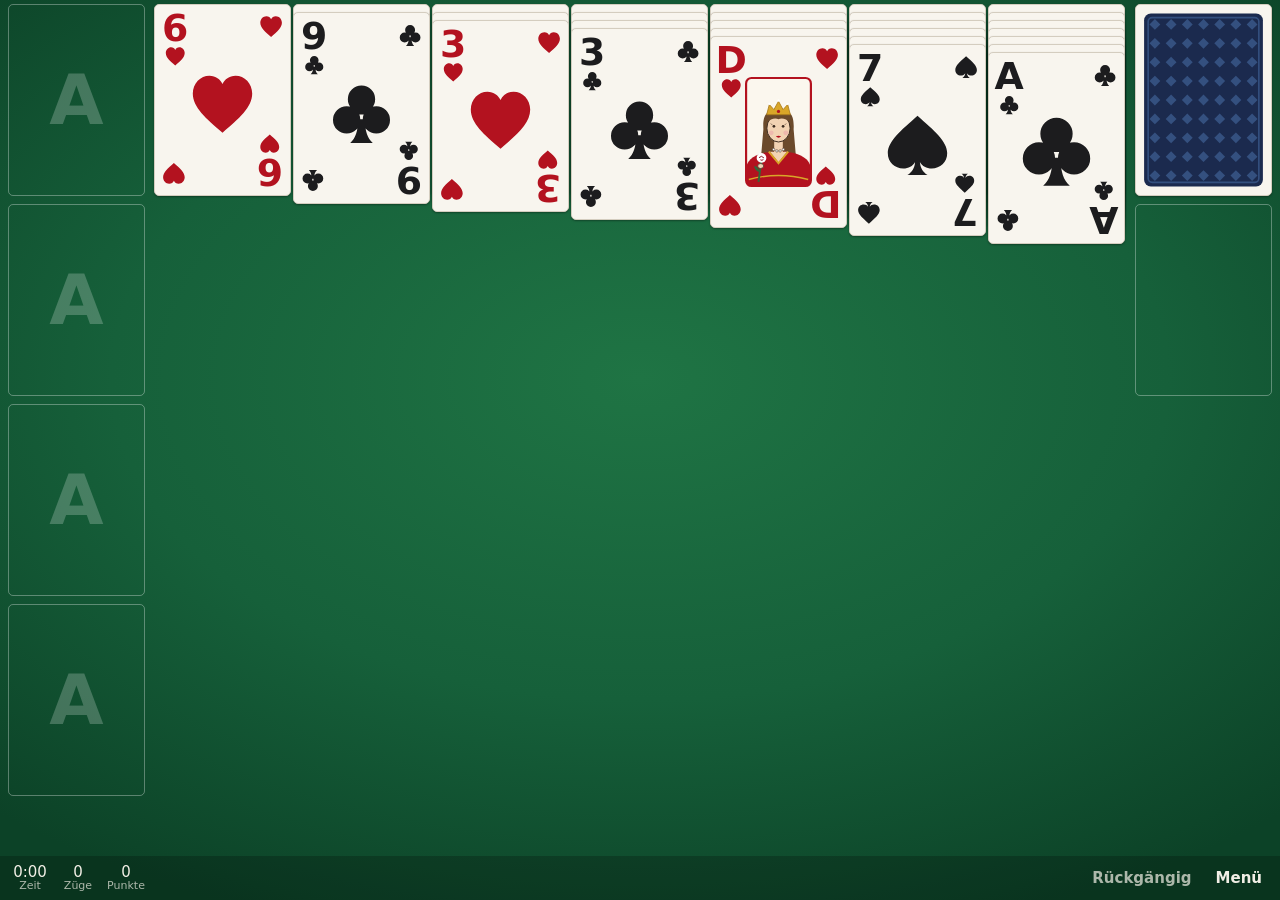
==== vorschau/index.html @ 5d8d8568 "Lieferung vorschau 2026-10-12.7fcdc28" ====
<!doctype html>
<html lang="de">
  <head>
    <meta charset="utf-8" />
    <meta name="viewport" content="width=device-width, initial-scale=1" />
    <title>Solitär</title>
    <script type="module" crossorigin src="./assets/index-CPDCpuwQ.js"></script>
    <link rel="stylesheet" crossorigin href="./assets/index-Bf8YHdsL.css">
  </head>
  <body>
    <main id="app"><h1 class="nur-lesen">Solitär</h1></main>
    <div id="tisch" class="tisch"></div>
  </body>
</html>
---- vorschau/assets/index-Bf8YHdsL.css ----
:root{--filz-licht:#1f7444;--filz:#16603a;--filz-tief:#0c4227;--karte-flaeche:#f8f5ee;--karte-rand:#d4cdbf;--karte-rot:#b3121f;--karte-schwarz:#1c1c1e;--karte-radius:5px;--karte-schatten:0 1px 2px #00000059;--bild-grund:#fbf7ee;--bild-haut:#f2d3b3;--bild-wange:#eeb9ad;--bild-haar:#6b4a2b;--bild-haar-hell:#c08a3e;--bild-gold:#d9a628;--bild-gold-dunkel:#a8791a;--bild-blau:#2f4f8f;--bild-gruen:#2e6b3a;--bild-metall:#9aa3ad;--bild-rose-dunkel:#7d0c16;--bild-weiss:#fff;--bild-linie:#3a2a1e;--rueckseite:#1b2a4e;--rueckseite-muster:#34507f;--platz-rand:#ffffff52;--platz-zeichen:#ffffff38;--leiste-flaeche:#00000038;--leiste-text:#f2efe6;--leiste-text-leise:#f2efe6b3;--abdunkeln:#00000073;--dialog-flaeche:#f8f5ee;--dialog-text:#1c1c1e;--dialog-text-leise:#5b5852;--dialog-linie:#ddd6c8;--dialog-radius:14px;--dialog-schatten:0 8px 28px #0006;--knopf:#16603a;--knopf-text:#fff;--knopf-radius:10px;--schrift:-apple-system, system-ui, "Segoe UI", Roboto, "Helvetica Neue", Arial, sans-serif;--zeit-zurueckgleiten:.15s;--zeit-wackeln:.3s;--zeit-abschluss-schritt:80ms;--zeit-dialog:.2s}html,body{overscroll-behavior:none;background:var(--filz);height:100%;font-family:var(--schrift);-webkit-text-size-adjust:100%;margin:0;overflow:hidden}.tisch{background:radial-gradient(ellipse 75% 65% at 50% 42%, var(--filz-licht) 0%, var(--filz) 55%, var(--filz-tief) 100%);-webkit-user-select:none;user-select:none;-webkit-touch-callout:none;-webkit-tap-highlight-color:transparent;position:fixed;inset:0}.karte,.platz{box-sizing:border-box;border-radius:var(--karte-radius);position:absolute}.karte{background:var(--karte-flaeche);border:.5px solid var(--karte-rand);box-shadow:var(--karte-schatten);overflow:hidden}.karte>svg{width:100%;height:100%;display:block}.karte text{font-family:var(--schrift);font-weight:700}.karte .rot{fill:var(--karte-rot)}.karte .schwarz{fill:var(--karte-schwarz)}.karte .rahmen-rot{fill:none;stroke:var(--karte-rot)}.karte .rahmen-schwarz{fill:none;stroke:var(--karte-schwarz)}.karte .bild-grund{fill:var(--bild-grund)}.karte .bild-haut{fill:var(--bild-haut);stroke:var(--bild-linie)}.karte .bild-haut-flaeche{fill:var(--bild-haut)}.karte .bild-haar{fill:var(--bild-haar)}.karte .bild-haar-hell{fill:var(--bild-haar-hell)}.karte .bild-haarstrich,.karte .bild-holzstrich{fill:none;stroke:var(--bild-haar)}.karte .bild-gold{fill:var(--bild-gold)}.karte .bild-gold-rand{fill:var(--bild-gold);stroke:var(--bild-gold-dunkel)}.karte .bild-gold-dunkel{fill:var(--bild-gold-dunkel)}.karte .bild-goldstrich{fill:none;stroke:var(--bild-gold)}.karte .bild-golddunkel-strich{fill:none;stroke:var(--bild-gold-dunkel)}.karte .bild-blau{fill:var(--bild-blau)}.karte .bild-weiss{fill:var(--bild-weiss);stroke:var(--bild-linie)}.karte .bild-perle{fill:var(--bild-weiss)}.karte .bild-linie{fill:var(--bild-linie)}.karte .bild-strich{fill:none;stroke:var(--bild-linie)}.karte .bild-wange{fill:var(--bild-wange)}.karte .bild-gruen{fill:var(--bild-gruen)}.karte .bild-gruen-strich{fill:none;stroke:var(--bild-gruen)}.karte .bild-rosenstrich{fill:none;stroke:var(--bild-rose-dunkel)}.karte .bild-metall{fill:var(--bild-metall);stroke:var(--bild-linie)}.karte.verdeckt .grund{fill:var(--rueckseite)}.karte.verdeckt .muster{fill:var(--rueckseite-muster)}.karte.verdeckt .linie{fill:none;stroke:var(--rueckseite-muster)}.platz{border:1.5px solid var(--platz-rand)}.platz>svg{width:100%;height:100%;display:block}.platz .zeichen{fill:var(--platz-zeichen);font-family:var(--schrift);font-weight:700}.platz .zeichen-linie{fill:none;stroke:var(--platz-zeichen)}.leiste{box-sizing:border-box;background:var(--leiste-flaeche);color:var(--leiste-text);align-items:center;gap:4px;padding:0 8px;font-size:15px;display:flex;position:absolute}.leiste .wert{font-variant-numeric:tabular-nums;flex-direction:column;align-items:center;min-width:44px;line-height:1.1;display:flex}.leiste .wert small{color:var(--leiste-text-leise);font-size:11px}.leiste .luecke{flex:1}.leiste button{min-width:44px;min-height:44px;color:var(--leiste-text);font:inherit;background:0 0;border:0;padding:0 10px;font-weight:600}.leiste button:disabled{color:var(--leiste-text-leise)}.abdunkeln{background:var(--abdunkeln);justify-content:center;align-items:center;display:flex;position:fixed;inset:0}.dialog{box-sizing:border-box;border-radius:var(--dialog-radius);background:var(--dialog-flaeche);width:min(320px,100% - 32px);max-height:calc(100% - 24px);box-shadow:var(--dialog-schatten);color:var(--dialog-text);padding:20px;font-size:17px;overflow:auto}.dialog h2{text-align:center;margin:0 0 12px;font-size:22px}.dialog dl{grid-template-columns:1fr auto;gap:6px 12px;margin:0 0 16px;display:grid}.dialog dt{color:var(--dialog-text-leise)}.dialog dd{font-variant-numeric:tabular-nums;text-align:right;margin:0;font-weight:600}.dialog .knopf{border-radius:var(--knopf-radius);background:var(--knopf);width:100%;min-height:44px;color:var(--knopf-text);font:inherit;border:0;font-weight:600;display:block}.dialog .liste{margin:0;padding:0;list-style:none}.dialog .liste button{border:0;border-bottom:1px solid var(--dialog-linie);width:100%;min-height:44px;color:var(--dialog-text);font:inherit;text-align:left;background:0 0;display:block}.dialog .version{color:var(--dialog-text-leise);text-align:center;margin:12px 0 0;font-size:13px}.uebersicht{color:var(--leiste-text);margin:16px;padding-left:20px;font-size:17px;line-height:2}.uebersicht a{color:var(--leiste-text)}html,body{touch-action:manipulation}.tisch{touch-action:none}.tisch .karte,.tisch .platz{-webkit-user-select:none;user-select:none;-webkit-touch-callout:none}.tisch .karte>svg,.tisch .platz>svg{pointer-events:none}.hinweis{color:var(--leiste-text);text-align:center;justify-content:center;align-items:center;margin:0;padding:24px;font-size:19px;display:flex;position:absolute;inset:0}.nur-lesen{clip-path:inset(50%);white-space:nowrap;width:1px;height:1px;margin:-1px;position:absolute;overflow:hidden}@keyframes wackeln{0%,to{transform:translate(0)}20%{transform:translate(-4px)}40%{transform:translate(4px)}60%{transform:translate(-3px)}80%{transform:translate(3px)}}.wackeln{animation:.3s ease-in-out wackeln}@media (prefers-reduced-motion:reduce){*,:before,:after{transition:none!important;animation:none!important}}.ueberlagerung{pointer-events:none;position:fixed;inset:0}.ueberlagerung>*{pointer-events:auto}.ueberlagerung>.kaskade{pointer-events:none;position:fixed;inset:0;overflow:hidden}.ueberlagerung>.abdunkeln{animation:einblenden var(--zeit-dialog) ease-out}@keyframes einblenden{0%{opacity:0}to{opacity:1}}.tisch .karte.gezogen{z-index:50;box-shadow:var(--dialog-schatten)}.tisch .karte.zurueck{z-index:50;transition:transform var(--zeit-zurueckgleiten) ease-out}.ueberlagerung>.sackgasse{box-sizing:border-box;border-radius:var(--dialog-radius);background:var(--dialog-flaeche);width:min(360px,100% - 16px);box-shadow:var(--dialog-schatten);color:var(--dialog-text);padding:10px 12px;font-size:16px;position:fixed;bottom:52px;left:50%;transform:translate(-50%)}.sackgasse p{margin:0 0 6px}.sackgasse .aktionen{gap:8px;display:flex}.sackgasse button{border-radius:var(--knopf-radius);background:var(--knopf);min-width:44px;min-height:44px;color:var(--knopf-text);font:inherit;border:0;padding:0 12px;font-weight:600}.sackgasse button[data-aktion=schliessen]{color:var(--dialog-text-leise);background:0 0;margin-left:auto}.menue-ebene{pointer-events:none;position:fixed;inset:0}.menue-ebene>.abdunkeln{pointer-events:auto;animation:einblenden var(--zeit-dialog) ease-out}.dialog h3{margin:12px 0 6px;font-size:17px}.dialog .frage{text-align:center;margin:0 0 16px}.dialog .knopf+.knopf{margin-top:8px}.dialog .knopf.zweit{border:1px solid var(--dialog-linie);color:var(--dialog-text);background:0 0}.dialog .einstellung{border-bottom:1px solid var(--dialog-linie);flex-wrap:wrap;justify-content:space-between;align-items:center;gap:6px 12px;min-height:44px;display:flex}.dialog .einstellung .titel{flex:140px}.dialog .wahl{gap:4px;display:inline-flex}.dialog .wahl button{border:1px solid var(--dialog-linie);border-radius:var(--knopf-radius);min-width:44px;min-height:44px;color:var(--dialog-text);font:inherit;background:0 0;padding:0 12px}.dialog .wahl button[aria-pressed=true]{border-color:var(--knopf);background:var(--knopf);color:var(--knopf-text);font-weight:600}.dialog .einstellung+.version{text-align:left;margin:8px 0}
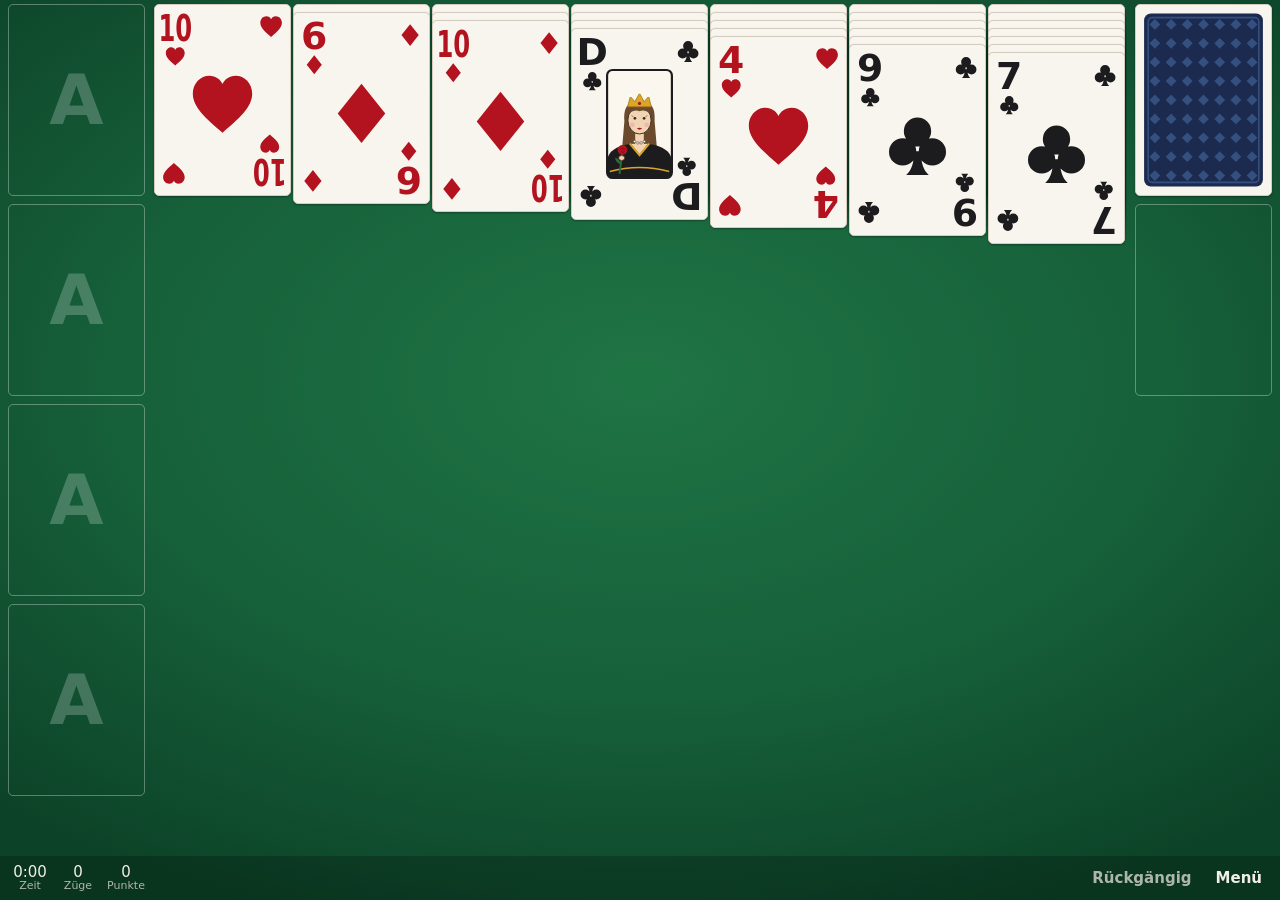
==== commit f20332b1: "Lieferung vorschau 2026-10-13.f66523d" ====
--- a/vorschau/index.html
+++ b/vorschau/index.html
@@ -4,7 +4,15 @@
     <meta charset="utf-8" />
     <meta name="viewport" content="width=device-width, initial-scale=1" />
     <title>Solitär</title>
-    <script type="module" crossorigin src="./assets/index-CPDCpuwQ.js"></script>
+    <meta name="robots" content="noindex" />
+    <meta name="theme-color" content="#16603a" />
+    <meta name="apple-mobile-web-app-capable" content="yes" />
+    <meta name="mobile-web-app-capable" content="yes" />
+    <meta name="apple-mobile-web-app-title" content="Solitär" />
+    <meta name="apple-mobile-web-app-status-bar-style" content="black" />
+    <link rel="manifest" href="./manifest.webmanifest" />
+    <link rel="apple-touch-icon" sizes="180x180" href="./symbole/apple-touch-icon.png" />
+    <script type="module" crossorigin src="./assets/index-Bk080NB9.js"></script>
     <link rel="stylesheet" crossorigin href="./assets/index-Bf8YHdsL.css">
   </head>
   <body>
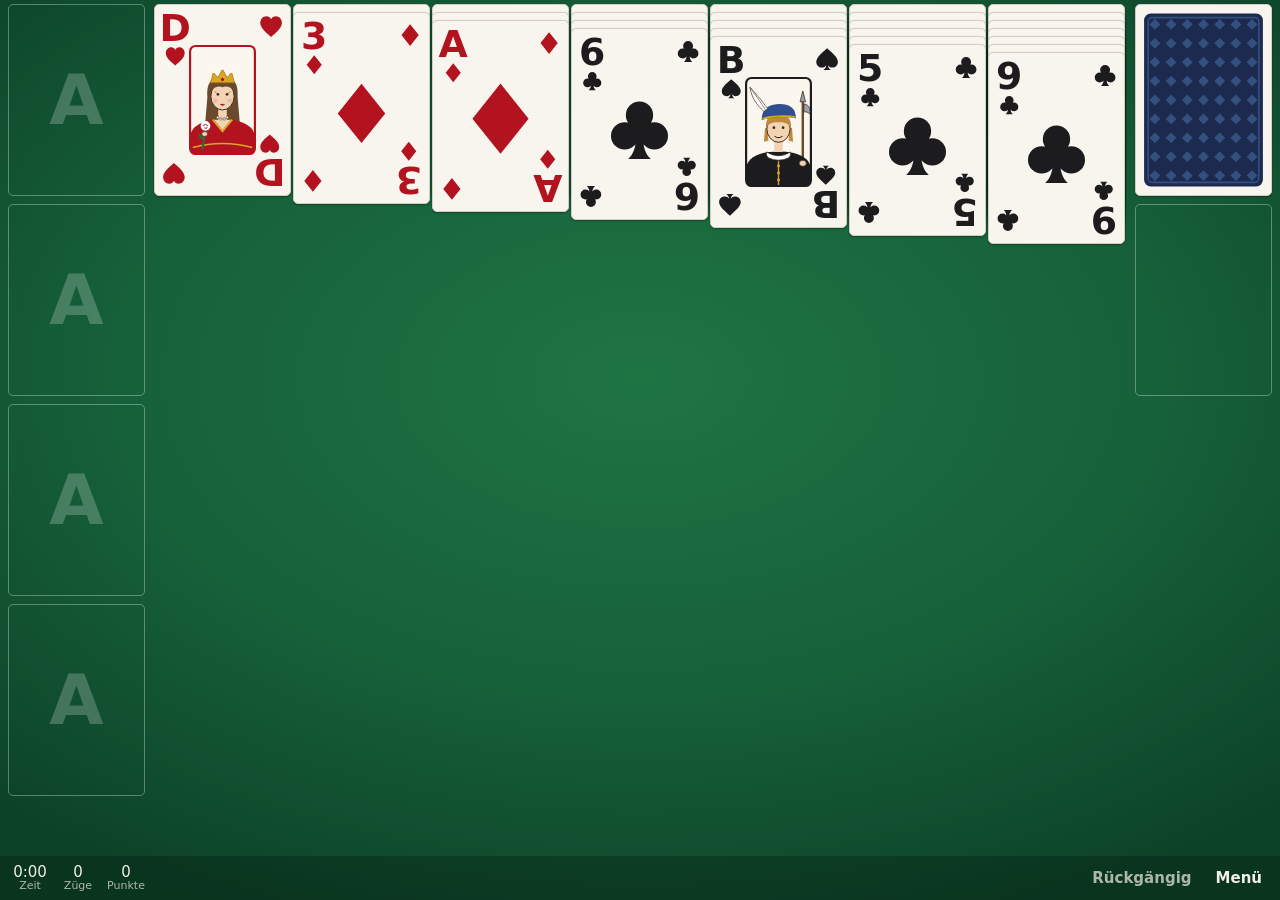
==== commit 7f20268a: "Lieferung vorschau 2026-10-13.377a39e" ====
--- a/vorschau/index.html
+++ b/vorschau/index.html
@@ -12,8 +12,8 @@
     <meta name="apple-mobile-web-app-status-bar-style" content="black" />
     <link rel="manifest" href="./manifest.webmanifest" />
     <link rel="apple-touch-icon" sizes="180x180" href="./symbole/apple-touch-icon.png" />
-    <script type="module" crossorigin src="./assets/index-Bk080NB9.js"></script>
-    <link rel="stylesheet" crossorigin href="./assets/index-Bf8YHdsL.css">
+    <script type="module" crossorigin src="./assets/index--N0hHRqf.js"></script>
+    <link rel="stylesheet" crossorigin href="./assets/index-rAFTjNwX.css">
   </head>
   <body>
     <main id="app"><h1 class="nur-lesen">Solitär</h1></main>
--- a/vorschau/assets/index-rAFTjNwX.css
+++ b/vorschau/assets/index-rAFTjNwX.css
@@ -0,0 +1 @@
+:root{--filz-licht:#1f7444;--filz:#16603a;--filz-tief:#0c4227;--karte-flaeche:#f8f5ee;--karte-rand:#d4cdbf;--karte-rot:#b3121f;--karte-schwarz:#1c1c1e;--karte-radius:5px;--karte-schatten:0 1px 2px #00000059;--bild-grund:#fbf7ee;--bild-haut:#f2d3b3;--bild-wange:#eeb9ad;--bild-haar:#6b4a2b;--bild-haar-hell:#c08a3e;--bild-gold:#d9a628;--bild-gold-dunkel:#a8791a;--bild-blau:#2f4f8f;--bild-gruen:#2e6b3a;--bild-metall:#9aa3ad;--bild-rose-dunkel:#7d0c16;--bild-weiss:#fff;--bild-linie:#3a2a1e;--rueckseite:#1b2a4e;--rueckseite-muster:#34507f;--platz-rand:#ffffff52;--platz-zeichen:#ffffff38;--leiste-flaeche:#00000038;--leiste-text:#f2efe6;--leiste-text-leise:#f2efe6b3;--abdunkeln:#00000073;--dialog-flaeche:#f8f5ee;--dialog-text:#1c1c1e;--dialog-text-leise:#5b5852;--dialog-linie:#ddd6c8;--dialog-radius:14px;--dialog-schatten:0 8px 28px #0006;--knopf:#16603a;--knopf-text:#fff;--knopf-radius:10px;--schrift:-apple-system, system-ui, "Segoe UI", Roboto, "Helvetica Neue", Arial, sans-serif;--zeit-zurueckgleiten:.15s;--zeit-wackeln:.3s;--zeit-abschluss-schritt:80ms;--zeit-dialog:.2s}html,body{overscroll-behavior:none;background:var(--filz);height:100%;font-family:var(--schrift);-webkit-text-size-adjust:100%;margin:0;overflow:hidden}.tisch{background:radial-gradient(ellipse 75% 65% at 50% 42%, var(--filz-licht) 0%, var(--filz) 55%, var(--filz-tief) 100%);-webkit-user-select:none;user-select:none;-webkit-touch-callout:none;-webkit-tap-highlight-color:transparent;position:fixed;inset:0}.karte,.platz{box-sizing:border-box;border-radius:var(--karte-radius);position:absolute}.karte{background:var(--karte-flaeche);border:.5px solid var(--karte-rand);box-shadow:var(--karte-schatten);overflow:hidden}.karte>svg{width:100%;height:100%;display:block}.karte text{font-family:var(--schrift);font-weight:700}.karte .rot{fill:var(--karte-rot)}.karte .schwarz{fill:var(--karte-schwarz)}.karte .rahmen-rot{fill:none;stroke:var(--karte-rot)}.karte .rahmen-schwarz{fill:none;stroke:var(--karte-schwarz)}.karte .bild-grund{fill:var(--bild-grund)}.karte .bild-haut{fill:var(--bild-haut);stroke:var(--bild-linie)}.karte .bild-haut-flaeche{fill:var(--bild-haut)}.karte .bild-haar{fill:var(--bild-haar)}.karte .bild-haar-hell{fill:var(--bild-haar-hell)}.karte .bild-haarstrich,.karte .bild-holzstrich{fill:none;stroke:var(--bild-haar)}.karte .bild-gold{fill:var(--bild-gold)}.karte .bild-gold-rand{fill:var(--bild-gold);stroke:var(--bild-gold-dunkel)}.karte .bild-gold-dunkel{fill:var(--bild-gold-dunkel)}.karte .bild-goldstrich{fill:none;stroke:var(--bild-gold)}.karte .bild-golddunkel-strich{fill:none;stroke:var(--bild-gold-dunkel)}.karte .bild-blau{fill:var(--bild-blau)}.karte .bild-weiss{fill:var(--bild-weiss);stroke:var(--bild-linie)}.karte .bild-perle{fill:var(--bild-weiss)}.karte .bild-linie{fill:var(--bild-linie)}.karte .bild-strich{fill:none;stroke:var(--bild-linie)}.karte .bild-wange{fill:var(--bild-wange)}.karte .bild-gruen{fill:var(--bild-gruen)}.karte .bild-gruen-strich{fill:none;stroke:var(--bild-gruen)}.karte .bild-rosenstrich{fill:none;stroke:var(--bild-rose-dunkel)}.karte .bild-metall{fill:var(--bild-metall);stroke:var(--bild-linie)}.karte.verdeckt .grund{fill:var(--rueckseite)}.karte.verdeckt .muster{fill:var(--rueckseite-muster)}.karte.verdeckt .linie{fill:none;stroke:var(--rueckseite-muster)}.platz{border:1.5px solid var(--platz-rand)}.platz>svg{width:100%;height:100%;display:block}.platz .zeichen{fill:var(--platz-zeichen);font-family:var(--schrift);font-weight:700}.platz .zeichen-linie{fill:none;stroke:var(--platz-zeichen)}.leiste{box-sizing:border-box;background:var(--leiste-flaeche);color:var(--leiste-text);align-items:center;gap:4px;padding:0 8px;font-size:15px;display:flex;position:absolute}.leiste .wert{font-variant-numeric:tabular-nums;flex-direction:column;align-items:center;min-width:44px;line-height:1.1;display:flex}.leiste .wert small{color:var(--leiste-text-leise);font-size:11px}.leiste .luecke{flex:1}.leiste button{min-width:44px;min-height:44px;color:var(--leiste-text);font:inherit;background:0 0;border:0;padding:0 10px;font-weight:600}.leiste button:disabled{color:var(--leiste-text-leise)}.abdunkeln{background:var(--abdunkeln);justify-content:center;align-items:center;display:flex;position:fixed;inset:0}.dialog{box-sizing:border-box;border-radius:var(--dialog-radius);background:var(--dialog-flaeche);width:min(320px,100% - 32px);max-height:calc(100% - 24px);box-shadow:var(--dialog-schatten);color:var(--dialog-text);padding:20px;font-size:17px;overflow:auto}.dialog h2{text-align:center;margin:0 0 12px;font-size:22px}.dialog dl{grid-template-columns:1fr auto;gap:6px 12px;margin:0 0 16px;display:grid}.dialog dt{color:var(--dialog-text-leise)}.dialog dd{font-variant-numeric:tabular-nums;text-align:right;margin:0;font-weight:600}.dialog .knopf{border-radius:var(--knopf-radius);background:var(--knopf);width:100%;min-height:44px;color:var(--knopf-text);font:inherit;border:0;font-weight:600;display:block}.dialog .liste{margin:0;padding:0;list-style:none}.dialog .liste button{border:0;border-bottom:1px solid var(--dialog-linie);width:100%;min-height:44px;color:var(--dialog-text);font:inherit;text-align:left;background:0 0;display:block}.dialog .version{color:var(--dialog-text-leise);text-align:center;margin:12px 0 0;font-size:13px}.uebersicht{color:var(--leiste-text);margin:16px;padding-left:20px;font-size:17px;line-height:2}.uebersicht a{color:var(--leiste-text)}html,body{touch-action:manipulation}.tisch{touch-action:none}.tisch .karte,.tisch .platz{-webkit-user-select:none;user-select:none;-webkit-touch-callout:none}.tisch .karte>svg,.tisch .platz>svg{pointer-events:none}.hinweis{color:var(--leiste-text);text-align:center;justify-content:center;align-items:center;margin:0;padding:24px;font-size:19px;display:flex;position:absolute;inset:0}.nur-lesen{clip-path:inset(50%);white-space:nowrap;width:1px;height:1px;margin:-1px;position:absolute;overflow:hidden}@keyframes wackeln{0%,to{transform:translate(0)}20%{transform:translate(-4px)}40%{transform:translate(4px)}60%{transform:translate(-3px)}80%{transform:translate(3px)}}.wackeln{animation:.3s ease-in-out wackeln}@media (prefers-reduced-motion:reduce){*,:before,:after{transition:none!important;animation:none!important}}.ueberlagerung{pointer-events:none;position:fixed;inset:0}.ueberlagerung>*{pointer-events:auto}.ueberlagerung>.kaskade{pointer-events:none;position:fixed;inset:0;overflow:hidden}.ueberlagerung>.abdunkeln{animation:einblenden var(--zeit-dialog) ease-out}@keyframes einblenden{0%{opacity:0}to{opacity:1}}.tisch .karte.gezogen{z-index:50;box-shadow:var(--dialog-schatten)}.tisch .karte.zurueck{z-index:50;transition:transform var(--zeit-zurueckgleiten) ease-out}.ueberlagerung>.sackgasse{box-sizing:border-box;border-radius:var(--dialog-radius);background:var(--dialog-flaeche);width:min(360px,100% - 16px);box-shadow:var(--dialog-schatten);color:var(--dialog-text);padding:10px 12px;font-size:16px;position:fixed;bottom:52px;left:50%;transform:translate(-50%)}.sackgasse p{margin:0 0 6px}.sackgasse .aktionen{gap:8px;display:flex}.sackgasse button{border-radius:var(--knopf-radius);background:var(--knopf);min-width:44px;min-height:44px;color:var(--knopf-text);font:inherit;border:0;padding:0 12px;font-weight:600}.sackgasse button[data-aktion=schliessen]{color:var(--dialog-text-leise);background:0 0;margin-left:auto}.menue-ebene{pointer-events:none;position:fixed;inset:0}.menue-ebene>.abdunkeln{pointer-events:auto;animation:einblenden var(--zeit-dialog) ease-out}.dialog h3{margin:12px 0 6px;font-size:17px}.dialog .frage{text-align:center;margin:0 0 16px}.dialog .knopf+.knopf{margin-top:8px}.dialog .knopf.zweit{border:1px solid var(--dialog-linie);color:var(--dialog-text);background:0 0}.dialog .einstellung{border-bottom:1px solid var(--dialog-linie);flex-wrap:wrap;justify-content:space-between;align-items:center;gap:6px 12px;min-height:44px;display:flex}.dialog .einstellung .titel{flex:140px}.dialog .wahl{gap:4px;display:inline-flex}.dialog .wahl button{border:1px solid var(--dialog-linie);border-radius:var(--knopf-radius);min-width:44px;min-height:44px;color:var(--dialog-text);font:inherit;background:0 0;padding:0 12px}.dialog .wahl button[aria-pressed=true]{border-color:var(--knopf);background:var(--knopf);color:var(--knopf-text);font-weight:600}.dialog .einstellung+.version{text-align:left;margin:8px 0}.dialog .meldetext{box-sizing:border-box;border:1px solid var(--dialog-linie);border-radius:var(--knopf-radius);width:100%;color:var(--dialog-text);resize:none;background:0 0;margin:0 0 8px;padding:8px;font:16px/1.3 ui-monospace,Menlo,monospace}.dialog .status{margin:0 0 8px;font-size:15px}.dialog .status:empty{display:none}
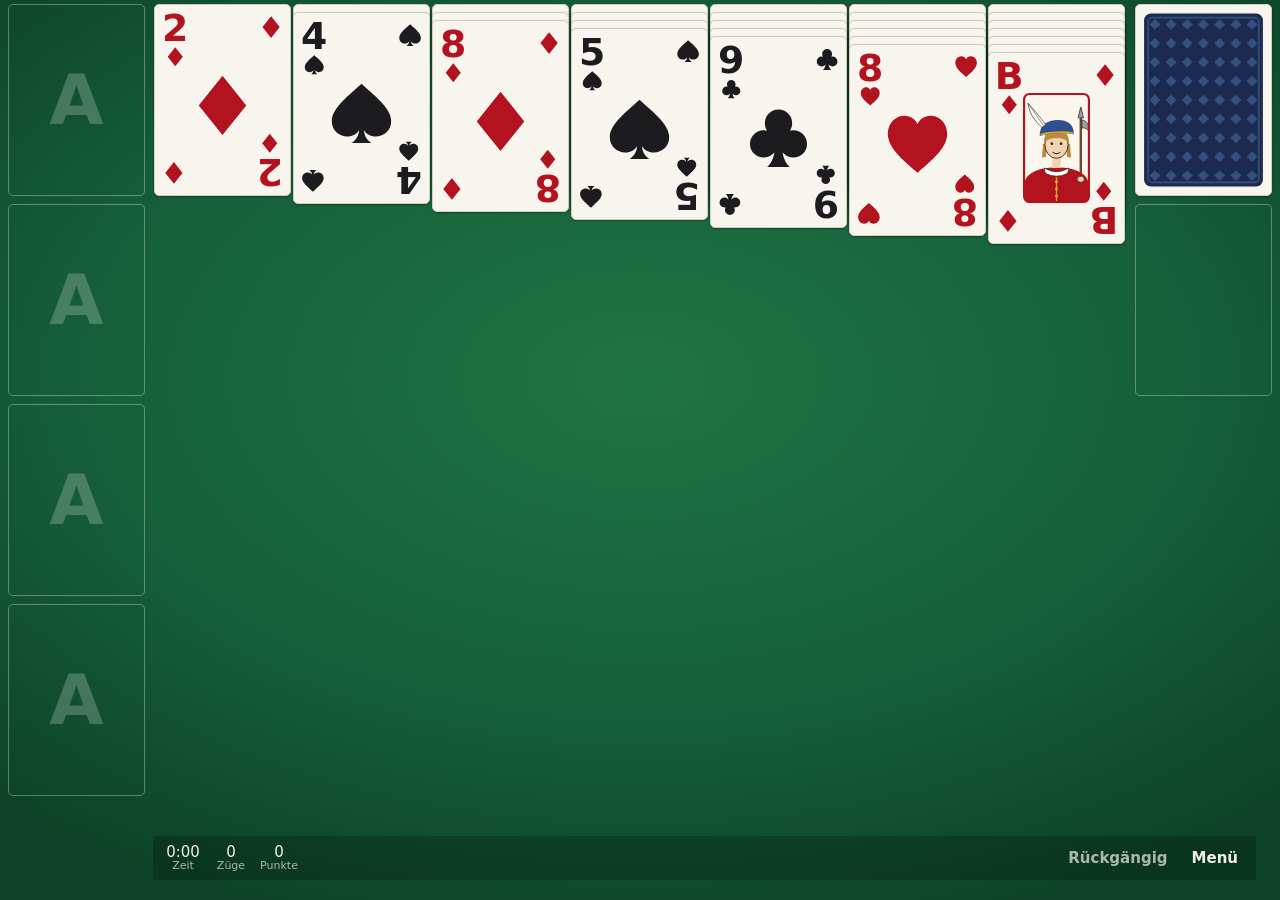
==== commit 9727ddf3: "Lieferung vorschau 2026-10-13.e22b486" ====
--- a/vorschau/index.html
+++ b/vorschau/index.html
@@ -12,7 +12,7 @@
     <meta name="apple-mobile-web-app-status-bar-style" content="black" />
     <link rel="manifest" href="./manifest.webmanifest" />
     <link rel="apple-touch-icon" sizes="180x180" href="./symbole/apple-touch-icon.png" />
-    <script type="module" crossorigin src="./assets/index--N0hHRqf.js"></script>
+    <script type="module" crossorigin src="./assets/index-BBA0Qzjd.js"></script>
     <link rel="stylesheet" crossorigin href="./assets/index-rAFTjNwX.css">
   </head>
   <body>
